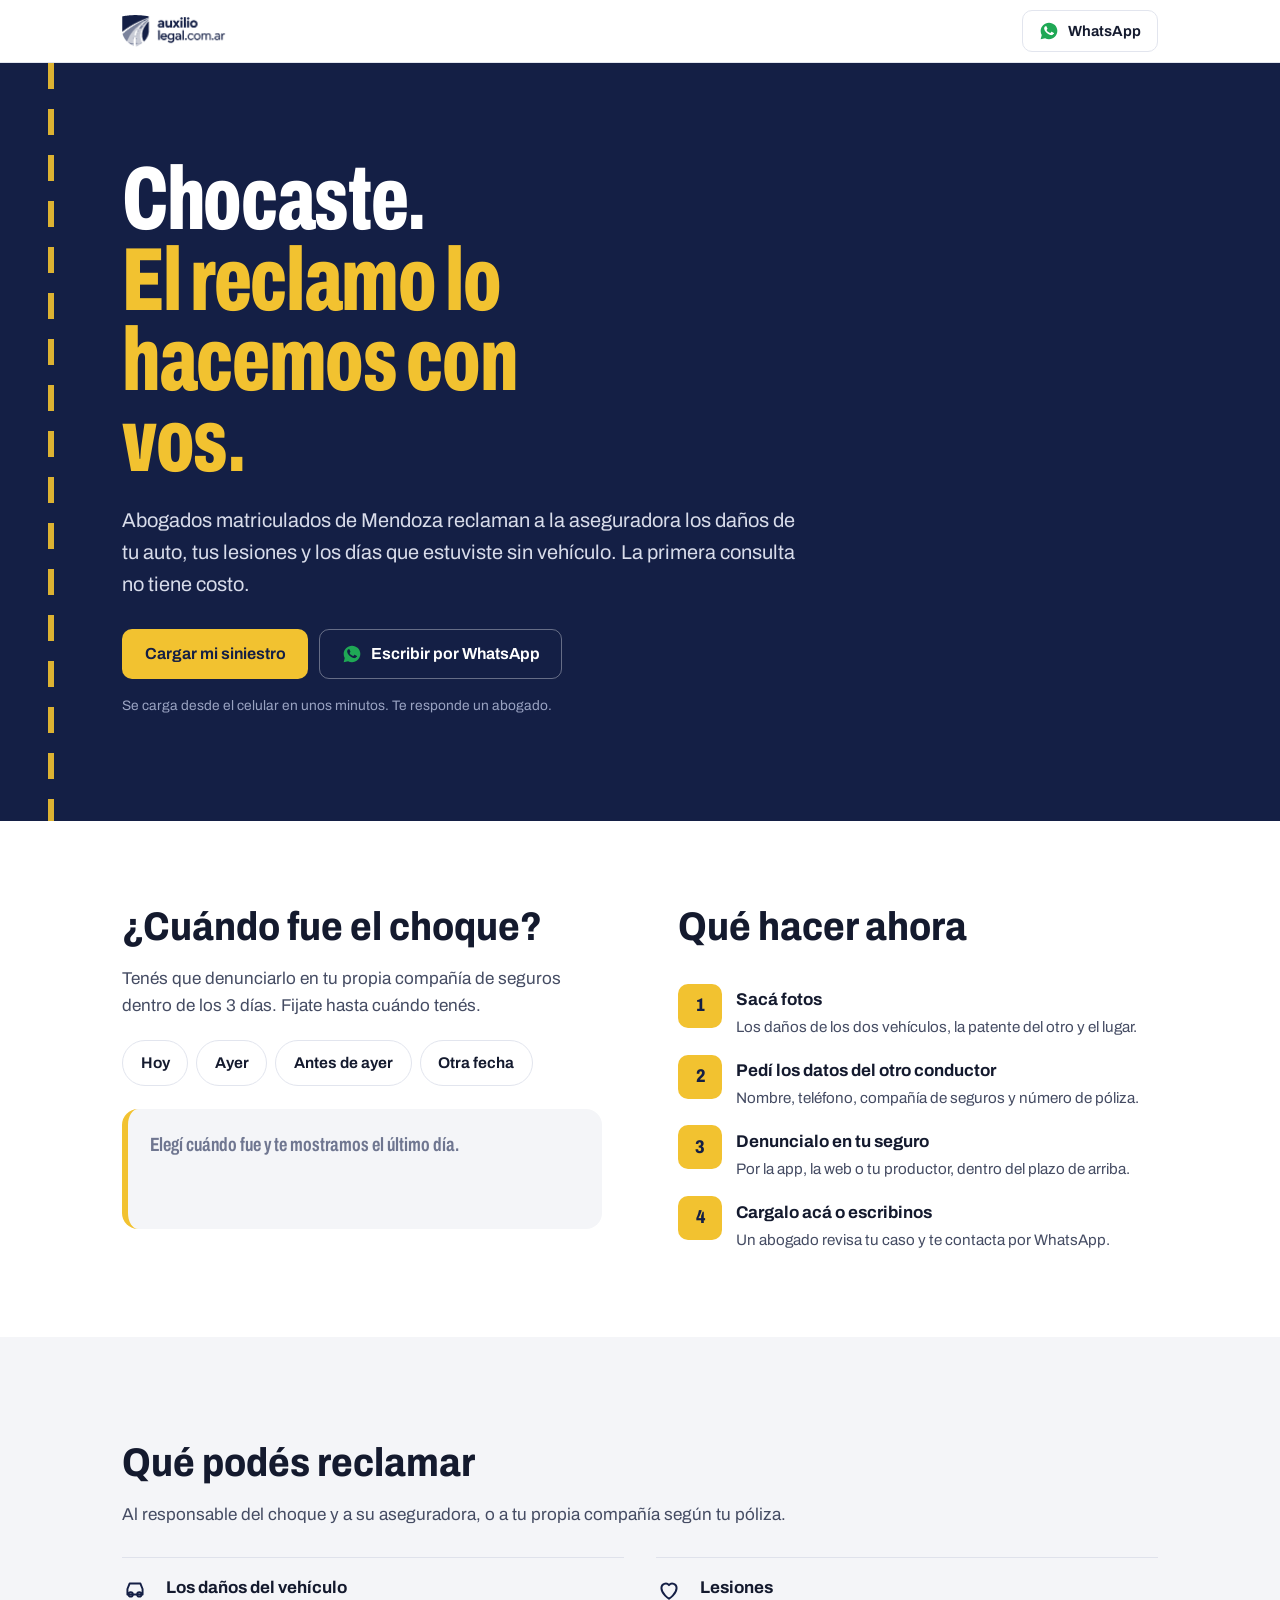
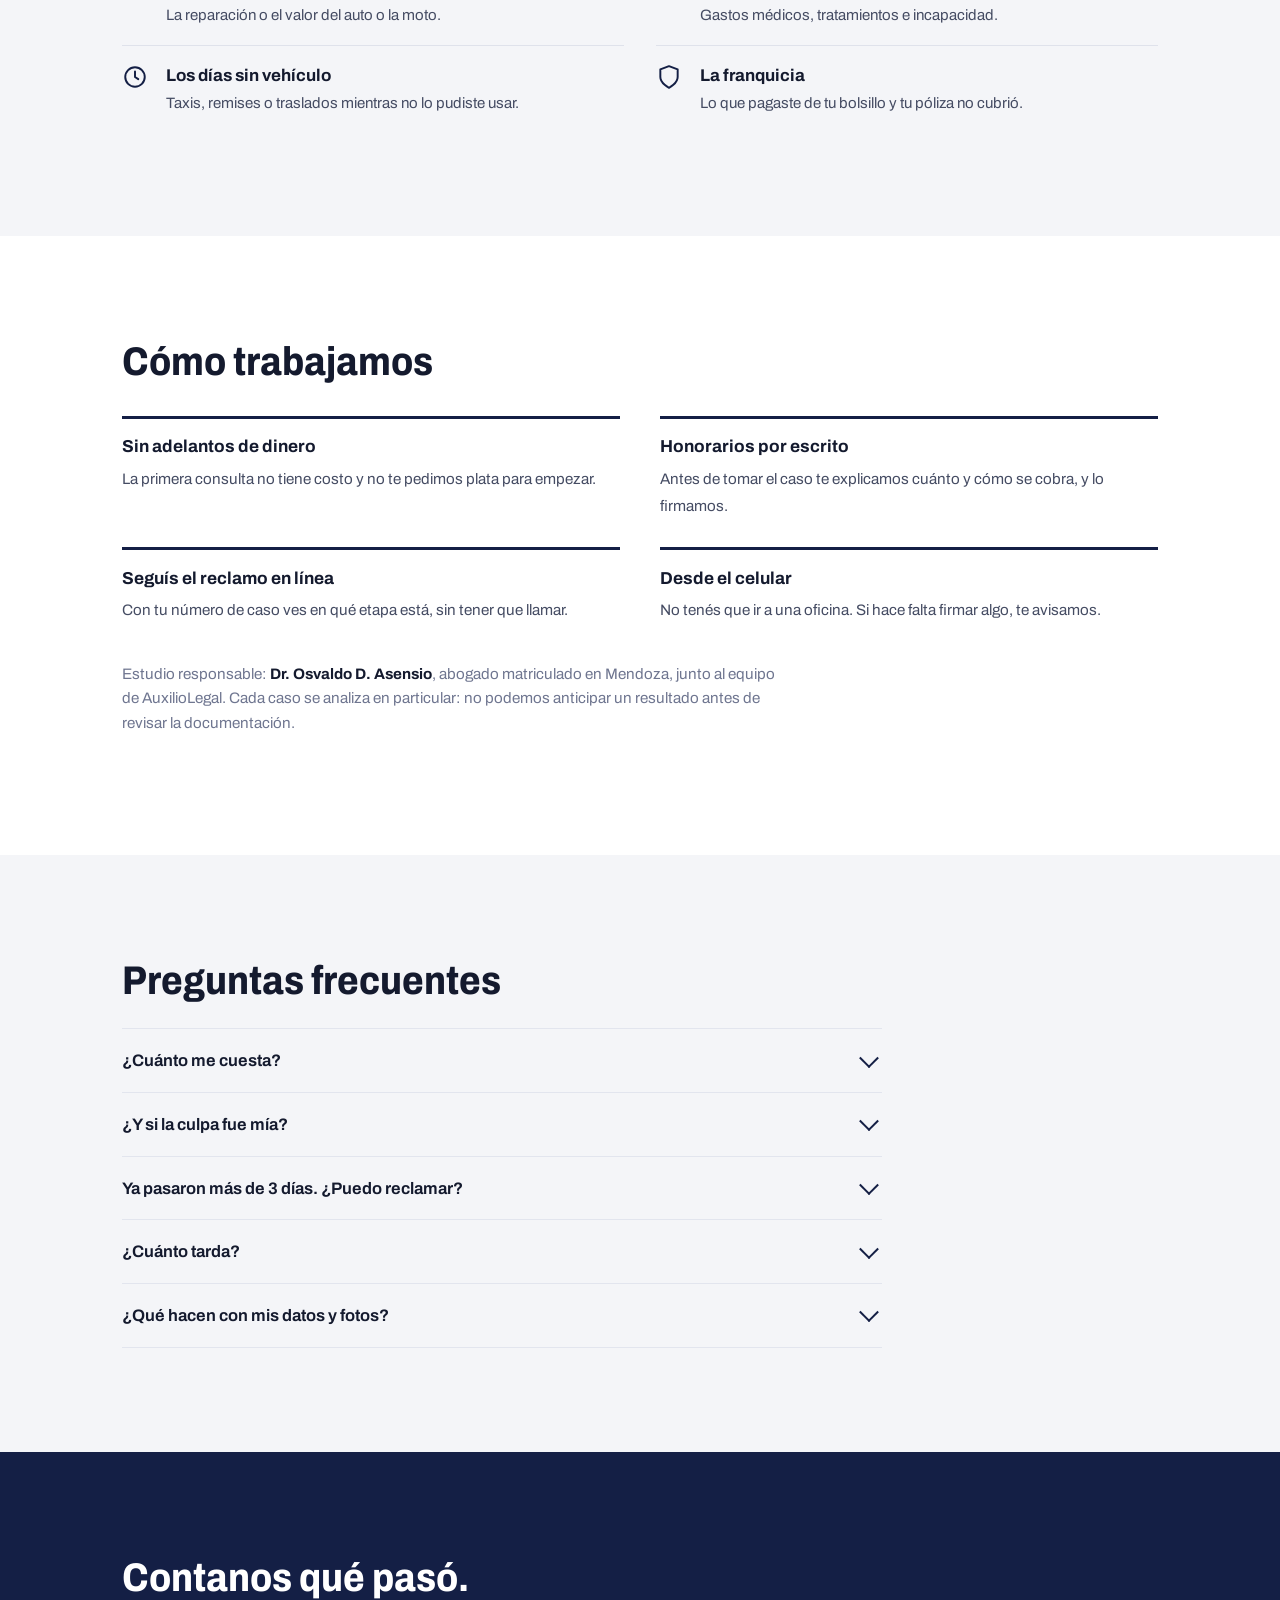
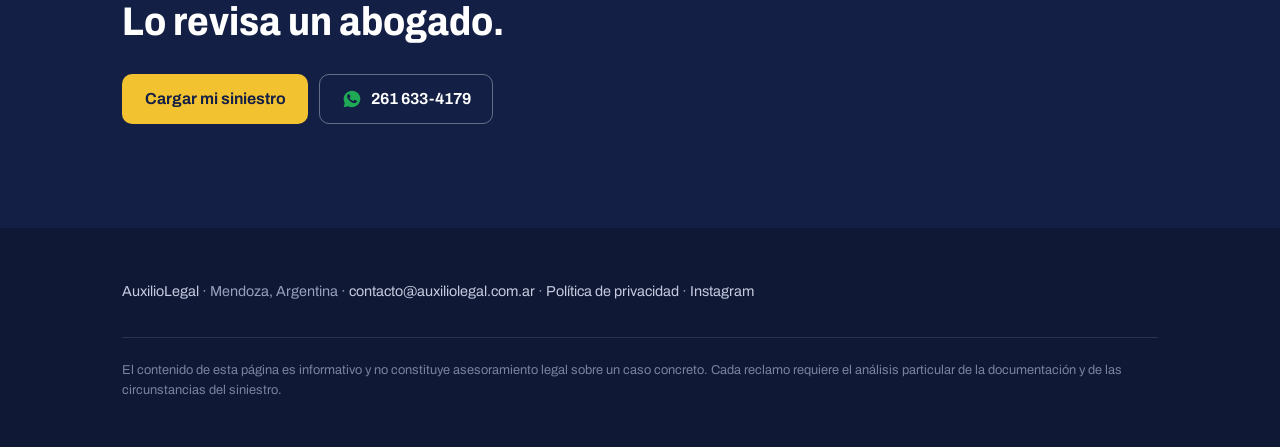
==== choque/index.html @ 7594c1c8 "Sitio AuxilioLegal: landing de campaña /choque y correcciones del QA Co-Authored-By: Claude Opus 5.5" ====
<!DOCTYPE html>
<html lang="es-AR">
<head>
<meta charset="utf-8">
<meta name="viewport" content="width=device-width, initial-scale=1, viewport-fit=cover">
<title>¿Chocaste? Reclamá con abogados — AuxilioLegal Mendoza</title>
<meta name="description" content="Abogados matriculados de Mendoza reclaman a la aseguradora los daños de tu auto, tus lesiones y los días sin vehículo. Cargá tu siniestro desde el celular. Primera consulta sin costo.">
<link rel="canonical" href="https://auxiliolegal.com.ar/choque">
<link rel="icon" type="image/png" href="/assets/favicon.png">
<meta name="theme-color" content="#141f45">
<meta property="og:title" content="¿Chocaste? El reclamo lo hacemos con vos.">
<meta property="og:description" content="Abogados de Mendoza reclaman a la aseguradora por tu auto, tus lesiones y los días sin vehículo. Primera consulta sin costo.">
<meta property="og:type" content="website">
<meta property="og:locale" content="es_AR">
<meta property="og:url" content="https://auxiliolegal.com.ar/choque">
<meta property="og:image" content="https://auxiliolegal.com.ar/assets/og-choque.png">
<meta property="og:image:width" content="1200">
<meta property="og:image:height" content="630">
<meta name="twitter:card" content="summary_large_image">
<link rel="preconnect" href="https://fonts.googleapis.com">
<link rel="preconnect" href="https://fonts.gstatic.com" crossorigin>
<link href="https://fonts.googleapis.com/css2?family=Archivo:wdth,wght@62..125,400..800&display=swap" rel="stylesheet">
<link rel="stylesheet" href="/assets/al.css">
<style>
body.lp{padding-bottom:84px}
@media(min-width:861px){body.lp{padding-bottom:0}}
.lp-top{position:sticky;top:0;z-index:50;background:#fff;border-bottom:1px solid var(--line)}
.lp-top .bar{height:62px}
.lp-top .brand img{height:32px}
.lp-top .btn{min-height:42px;padding:0 1rem;font-size:.92rem}

/* Hero: la ruta como protagonista */
.lp-hero{background:var(--navy);color:#cfd4e6;padding:clamp(40px,9vw,96px) 0 clamp(44px,8vw,88px);position:relative;overflow:hidden}
.lp-hero:before{content:"";position:absolute;top:0;bottom:0;left:clamp(10px,4vw,48px);width:6px;
  background:linear-gradient(var(--road) 0 56%,transparent 56% 100%) 0 0/6px 46px repeat-y;opacity:.9}
.lp-hero .wrap{position:relative;padding-left:clamp(40px,9vw,120px)}
.lp-hero h1{color:#fff;font-size:clamp(3rem,13vw,6.2rem);line-height:.9;letter-spacing:-.015em;font-variation-settings:"wdth" 64;font-weight:800;max-width:10ch}
.lp-hero h1 span{display:block;color:var(--road)}
.lp-hero .lead{font-size:clamp(1.06rem,2.4vw,1.25rem);color:#d8dcea;max-width:34em;margin:1.4rem 0 0}
.lp-hero .actions{margin-top:1.8rem}
.lp-hero .btn-wa{background:transparent;color:#fff;border-color:rgba(255,255,255,.35)}
.lp-hero .btn-wa:hover{border-color:#fff}
.lp-hero .fine{color:#9aa3c2;margin-top:1rem;font-size:.86rem}
@media(min-width:861px){.lp-hero .wrap{padding-left:22px}.lp-hero h1{max-width:13ch;font-size:clamp(4.6rem,7vw,6.4rem)}}

/* Plazo: el momento interactivo */
.plazo{padding:clamp(44px,8vw,84px) 0;background:#fff}
.plazo h2{max-width:none}
.chips{display:flex;flex-wrap:wrap;gap:8px;margin:1.3rem 0 0}
.chip{min-height:46px;padding:0 1.1rem;border-radius:999px;border:1.5px solid var(--line);background:#fff;font:inherit;font-weight:650;font-size:.97rem;color:var(--ink);cursor:pointer}
.chip[aria-pressed=true]{background:var(--navy);border-color:var(--navy);color:#fff}
.chip:hover{border-color:var(--navy)}
.otra{display:none;margin-top:.8rem;max-width:260px}
.otra.on{display:block}
.res{margin-top:1.4rem;border-radius:16px;padding:22px 22px 20px;background:var(--fog);border-left:6px solid var(--road);min-height:120px}
.res .k{font-size:.92rem;color:var(--muted);margin:0}
.res .d{display:block;font-size:clamp(1.9rem,7vw,2.8rem);line-height:1.02;font-weight:800;color:var(--ink);font-variation-settings:"wdth" 70;margin:.25rem 0 .5rem}
.res p{margin:0 0 .6rem;color:var(--body)}
.res .ley{font-size:.82rem;color:var(--muted);margin:0}
.res.vencido{border-left-color:#d97706;background:#fff8eb}
.res.vencido .d{color:#8a3b00}
.res.vacio .d{font-size:1.2rem;font-weight:650;color:var(--muted)}

.pasos{list-style:none;counter-reset:p;margin:2.2rem 0 0;padding:0;display:grid;gap:14px}
.pasos li{counter-increment:p;display:grid;grid-template-columns:44px 1fr;gap:14px;align-items:start}
.pasos li:before{content:counter(p);display:flex;align-items:center;justify-content:center;width:44px;height:44px;border-radius:10px;background:var(--road);color:var(--navy);font-weight:800;font-size:1.15rem;font-variation-settings:"wdth" 80}
.pasos b{display:block;color:var(--ink);margin-top:.15rem}
.pasos span{font-size:.95rem}
@media(min-width:861px){.plazo .split{grid-template-columns:1fr 1fr}}

/* Qué reclamamos */
.que{background:var(--fog)}
.que ul{list-style:none;margin:1.8rem 0 0;padding:0;display:grid;grid-template-columns:1fr 1fr;gap:0 32px}
@media(max-width:640px){.que ul{grid-template-columns:1fr}}
.que li{display:grid;grid-template-columns:32px 1fr;gap:12px;padding:16px 0;border-top:1px solid #dfe2eb}
.que li .ic{color:var(--navy);margin-top:2px}
.que b{color:var(--ink);display:block}
.que span{font-size:.94rem}

/* Condiciones */
.cond{display:grid;grid-template-columns:repeat(2,1fr);gap:28px 40px;margin-top:2rem}
@media(max-width:640px){.cond{grid-template-columns:1fr;gap:20px}}
.cond div{border-top:3px solid var(--navy);padding-top:.9rem}
.cond b{display:block;color:var(--ink);font-size:1.08rem;margin-bottom:.25rem}
.cond span{font-size:.95rem}
.resp{margin-top:2.4rem;font-size:.95rem;color:var(--muted);max-width:44em}
.resp b{color:var(--ink)}

/* Preguntas */
.faq{max-width:760px;margin-top:1.6rem}
.faq details{border-top:1px solid var(--line)}
.faq details:last-child{border-bottom:1px solid var(--line)}
.faq summary{cursor:pointer;list-style:none;padding:18px 36px 18px 0;font-weight:650;color:var(--ink);position:relative;font-size:1.04rem}
.faq summary::-webkit-details-marker{display:none}
.faq summary:after{content:"";position:absolute;right:6px;top:50%;width:12px;height:12px;border-right:2.5px solid var(--navy);border-bottom:2.5px solid var(--navy);transform:translateY(-70%) rotate(45deg);transition:transform .2s}
.faq details[open] summary:after{transform:translateY(-30%) rotate(-135deg)}
.faq details p{margin:0 0 18px;max-width:40em}

.cierre{background:var(--navy);color:#cfd4e6;text-align:left}
.cierre h2{color:#fff;max-width:18ch}
.cierre .btn-wa{background:transparent;color:#fff;border-color:rgba(255,255,255,.35)}

/* Barra fija en el celular */
.dock{position:fixed;left:0;right:0;bottom:0;z-index:70;background:#fff;border-top:1px solid var(--line);
  padding:10px 14px calc(10px + env(safe-area-inset-bottom));display:flex;gap:10px;box-shadow:0 -10px 24px -16px rgba(20,31,69,.35)}
.dock .btn{min-height:52px}
.dock .btn-road{flex:1}
.dock .btn-wa{width:56px;padding:0}
.dock .btn-wa svg{width:26px;height:26px;flex-basis:26px}
@media(min-width:861px){.dock{display:none}}
</style>
</head>
<body class="lp">

<header class="lp-top">
  <div class="wrap bar">
    <a class="brand" href="/" aria-label="AuxilioLegal — inicio"><img src="/assets/logo.png" alt="AuxilioLegal" width="440" height="130"></a>
    <a class="btn btn-wa" data-wa href="https://wa.me/5492616334179?text=Hola%2C%20tuve%20un%20choque%20y%20quiero%20hacer%20una%20consulta." target="_blank" rel="noopener"><svg viewBox="0 0 24 24" aria-hidden="true"><path d="M12 2C6.5 2 2 6.5 2 12c0 1.8.5 3.4 1.3 4.9L2 22l5.3-1.4c1.4.8 3 1.2 4.7 1.2 5.5 0 10-4.5 10-10S17.5 2 12 2zm5.2 13.6c-.2.6-1.3 1.2-1.8 1.3-.5.1-1 .1-1.7-.1-.4-.1-.9-.3-1.6-.6-2.8-1.2-4.6-4-4.8-4.2-.1-.2-1.1-1.5-1.1-2.9s.7-2.1 1-2.4c.3-.3.6-.4.8-.4h.6c.2 0 .4 0 .6.5.2.6.8 2 .9 2.1.1.1.1.3 0 .5-.1.2-.2.3-.3.5l-.5.5c-.1.1-.3.3-.1.6.2.3.7 1.2 1.6 2 1.1 1 2 1.3 2.3 1.4.3.1.5.1.6-.1.2-.2.7-.9.9-1.2.2-.3.4-.2.7-.1.3.1 1.7.8 2 1 .3.1.5.2.6.3.1.2.1.7-.1 1.3z"/></svg>WhatsApp</a>
  </div>
</header>

<main>
<section class="lp-hero">
  <div class="wrap">
    <h1>Chocaste. <span>El reclamo lo hacemos con vos.</span></h1>
    <p class="lead">Abogados matriculados de Mendoza reclaman a la aseguradora los daños de tu auto, tus lesiones y los días que estuviste sin vehículo. La primera consulta no tiene costo.</p>
    <div class="actions">
      <a class="btn btn-road" data-cargar href="/s">Cargar mi siniestro</a>
      <a class="btn btn-wa" data-wa href="https://wa.me/5492616334179?text=Hola%2C%20tuve%20un%20choque%20y%20quiero%20hacer%20una%20consulta." target="_blank" rel="noopener"><svg viewBox="0 0 24 24" aria-hidden="true"><path d="M12 2C6.5 2 2 6.5 2 12c0 1.8.5 3.4 1.3 4.9L2 22l5.3-1.4c1.4.8 3 1.2 4.7 1.2 5.5 0 10-4.5 10-10S17.5 2 12 2zm5.2 13.6c-.2.6-1.3 1.2-1.8 1.3-.5.1-1 .1-1.7-.1-.4-.1-.9-.3-1.6-.6-2.8-1.2-4.6-4-4.8-4.2-.1-.2-1.1-1.5-1.1-2.9s.7-2.1 1-2.4c.3-.3.6-.4.8-.4h.6c.2 0 .4 0 .6.5.2.6.8 2 .9 2.1.1.1.1.3 0 .5-.1.2-.2.3-.3.5l-.5.5c-.1.1-.3.3-.1.6.2.3.7 1.2 1.6 2 1.1 1 2 1.3 2.3 1.4.3.1.5.1.6-.1.2-.2.7-.9.9-1.2.2-.3.4-.2.7-.1.3.1 1.7.8 2 1 .3.1.5.2.6.3.1.2.1.7-.1 1.3z"/></svg>Escribir por WhatsApp</a>
    </div>
    <p class="fine">Se carga desde el celular en unos minutos. Te responde un abogado.</p>
  </div>
</section>

<section class="plazo" id="plazo">
  <div class="wrap split">
    <div>
      <h2>¿Cuándo fue el choque?</h2>
      <p class="sub">Tenés que denunciarlo en tu propia compañía de seguros dentro de los 3 días. Fijate hasta cuándo tenés.</p>
      <div class="chips" role="group" aria-label="Fecha del choque">
        <button class="chip" type="button" data-d="0" aria-pressed="false">Hoy</button>
        <button class="chip" type="button" data-d="1" aria-pressed="false">Ayer</button>
        <button class="chip" type="button" data-d="2" aria-pressed="false">Antes de ayer</button>
        <button class="chip" type="button" data-d="x" aria-pressed="false">Otra fecha</button>
      </div>
      <div class="otra" id="otra"><label for="fecha">Fecha del choque</label><input id="fecha" type="date"></div>
      <div class="res vacio" id="res" aria-live="polite">
        <span class="d">Elegí cuándo fue y te mostramos el último día.</span>
      </div>
    </div>
    <div>
      <h2>Qué hacer ahora</h2>
      <ol class="pasos">
        <li><div><b>Sacá fotos</b><span>Los daños de los dos vehículos, la patente del otro y el lugar.</span></div></li>
        <li><div><b>Pedí los datos del otro conductor</b><span>Nombre, teléfono, compañía de seguros y número de póliza.</span></div></li>
        <li><div><b>Denuncialo en tu seguro</b><span>Por la app, la web o tu productor, dentro del plazo de arriba.</span></div></li>
        <li><div><b>Cargalo acá o escribinos</b><span>Un abogado revisa tu caso y te contacta por WhatsApp.</span></div></li>
      </ol>
    </div>
  </div>
</section>

<section class="que">
  <div class="wrap">
    <h2>Qué podés reclamar</h2>
    <p class="sub">Al responsable del choque y a su aseguradora, o a tu propia compañía según tu póliza.</p>
    <ul>
      <li><svg class="ic" viewBox="0 0 24 24" aria-hidden="true"><path d="M5 17h14v-5l-2-5H7l-2 5z"/><circle cx="8" cy="17" r="2"/><circle cx="16" cy="17" r="2"/></svg><div><b>Los daños del vehículo</b><span>La reparación o el valor del auto o la moto.</span></div></li>
      <li><svg class="ic" viewBox="0 0 24 24" aria-hidden="true"><path d="M12 21s-7-4.5-7-10a4 4 0 0 1 7-2.6A4 4 0 0 1 19 11c0 5.5-7 10-7 10z"/></svg><div><b>Lesiones</b><span>Gastos médicos, tratamientos e incapacidad.</span></div></li>
      <li><svg class="ic" viewBox="0 0 24 24" aria-hidden="true"><circle cx="12" cy="12" r="9"/><path d="M12 7v5l3 2"/></svg><div><b>Los días sin vehículo</b><span>Taxis, remises o traslados mientras no lo pudiste usar.</span></div></li>
      <li><svg class="ic" viewBox="0 0 24 24" aria-hidden="true"><path d="M12 22s8-4 8-10V5l-8-3-8 3v7c0 6 8 10 8 10z"/></svg><div><b>La franquicia</b><span>Lo que pagaste de tu bolsillo y tu póliza no cubrió.</span></div></li>
    </ul>
  </div>
</section>

<section>
  <div class="wrap">
    <h2>Cómo trabajamos</h2>
    <div class="cond">
      <div><b>Sin adelantos de dinero</b><span>La primera consulta no tiene costo y no te pedimos plata para empezar.</span></div>
      <div><b>Honorarios por escrito</b><span>Antes de tomar el caso te explicamos cuánto y cómo se cobra, y lo firmamos.</span></div>
      <div><b>Seguís el reclamo en línea</b><span>Con tu número de caso ves en qué etapa está, sin tener que llamar.</span></div>
      <div><b>Desde el celular</b><span>No tenés que ir a una oficina. Si hace falta firmar algo, te avisamos.</span></div>
    </div>
    <p class="resp">Estudio responsable: <b>Dr. Osvaldo D. Asensio</b>, abogado matriculado en Mendoza, junto al equipo de AuxilioLegal. Cada caso se analiza en particular: no podemos anticipar un resultado antes de revisar la documentación.</p>
  </div>
</section>

<section class="tint">
  <div class="wrap">
    <h2>Preguntas frecuentes</h2>
    <div class="faq">
      <details><summary>¿Cuánto me cuesta?</summary><p>La primera consulta no tiene costo. Si tomamos tu caso, los honorarios se acuerdan por escrito antes de empezar y no te pedimos adelantos.</p></details>
      <details><summary>¿Y si la culpa fue mía?</summary><p>Consultanos igual. Puede haber responsabilidad compartida, y tu propia compañía tiene obligaciones con vos según la póliza que contrataste.</p></details>
      <details><summary>Ya pasaron más de 3 días. ¿Puedo reclamar?</summary><p>Sí. Los 3 días son para avisarle a tu propio seguro; si se te pasaron, hacé la denuncia igual y contanos por qué. El reclamo contra el responsable del choque tiene un plazo mucho más largo.</p></details>
      <details><summary>¿Cuánto tarda?</summary><p>Depende del caso y de la aseguradora. Primero intentamos resolverlo sin juicio. Cuando revisemos tu documentación te damos un estimado concreto.</p></details>
      <details><summary>¿Qué hacen con mis datos y fotos?</summary><p>Los usamos solo para evaluar y llevar tu reclamo. Las fotos se guardan en un espacio privado al que acceden solo los abogados del caso. Más detalles en la <a href="/privacidad">política de privacidad</a>.</p></details>
    </div>
  </div>
</section>

<section class="cierre">
  <div class="wrap">
    <h2>Contanos qué pasó. Lo revisa un abogado.</h2>
    <div class="actions">
      <a class="btn btn-road" data-cargar href="/s">Cargar mi siniestro</a>
      <a class="btn btn-wa" data-wa href="https://wa.me/5492616334179?text=Hola%2C%20tuve%20un%20choque%20y%20quiero%20hacer%20una%20consulta." target="_blank" rel="noopener"><svg viewBox="0 0 24 24" aria-hidden="true"><path d="M12 2C6.5 2 2 6.5 2 12c0 1.8.5 3.4 1.3 4.9L2 22l5.3-1.4c1.4.8 3 1.2 4.7 1.2 5.5 0 10-4.5 10-10S17.5 2 12 2zm5.2 13.6c-.2.6-1.3 1.2-1.8 1.3-.5.1-1 .1-1.7-.1-.4-.1-.9-.3-1.6-.6-2.8-1.2-4.6-4-4.8-4.2-.1-.2-1.1-1.5-1.1-2.9s.7-2.1 1-2.4c.3-.3.6-.4.8-.4h.6c.2 0 .4 0 .6.5.2.6.8 2 .9 2.1.1.1.1.3 0 .5-.1.2-.2.3-.3.5l-.5.5c-.1.1-.3.3-.1.6.2.3.7 1.2 1.6 2 1.1 1 2 1.3 2.3 1.4.3.1.5.1.6-.1.2-.2.7-.9.9-1.2.2-.3.4-.2.7-.1.3.1 1.7.8 2 1 .3.1.5.2.6.3.1.2.1.7-.1 1.3z"/></svg>261 633-4179</a>
    </div>
  </div>
</section>
</main>

<footer>
  <div class="wrap">
    <p><a href="/">AuxilioLegal</a> · Mendoza, Argentina · <a href="mailto:contacto@auxiliolegal.com.ar">contacto@auxiliolegal.com.ar</a> · <a href="/privacidad">Política de privacidad</a> · <a href="https://www.instagram.com/auxiliolegal.ar/" target="_blank" rel="noopener">Instagram</a></p>
    <p class="legal">El contenido de esta página es informativo y no constituye asesoramiento legal sobre un caso concreto. Cada reclamo requiere el análisis particular de la documentación y de las circunstancias del siniestro.</p>
  </div>
</footer>

<div class="dock">
  <a class="btn btn-road" data-cargar href="/s">Cargar mi siniestro</a>
  <a class="btn btn-wa" data-wa href="https://wa.me/5492616334179?text=Hola%2C%20tuve%20un%20choque%20y%20quiero%20hacer%20una%20consulta." target="_blank" rel="noopener" aria-label="Escribir por WhatsApp"><svg viewBox="0 0 24 24" aria-hidden="true"><path d="M12 2C6.5 2 2 6.5 2 12c0 1.8.5 3.4 1.3 4.9L2 22l5.3-1.4c1.4.8 3 1.2 4.7 1.2 5.5 0 10-4.5 10-10S17.5 2 12 2zm5.2 13.6c-.2.6-1.3 1.2-1.8 1.3-.5.1-1 .1-1.7-.1-.4-.1-.9-.3-1.6-.6-2.8-1.2-4.6-4-4.8-4.2-.1-.2-1.1-1.5-1.1-2.9s.7-2.1 1-2.4c.3-.3.6-.4.8-.4h.6c.2 0 .4 0 .6.5.2.6.8 2 .9 2.1.1.1.1.3 0 .5-.1.2-.2.3-.3.5l-.5.5c-.1.1-.3.3-.1.6.2.3.7 1.2 1.6 2 1.1 1 2 1.3 2.3 1.4.3.1.5.1.6-.1.2-.2.7-.9.9-1.2.2-.3.4-.2.7-.1.3.1 1.7.8 2 1 .3.1.5.2.6.3.1.2.1.7-.1 1.3z"/></svg></a>
</div>

<script>
(function(){
  /* Origen de campaña: se pasa a /s para medir de dónde llegan los casos */
  var q=new URLSearchParams(location.search), src=(q.get("utm_source")||q.get("o")||"landing"), cmp=q.get("utm_campaign")||"";
  var o=(src+(cmp?"-"+cmp:"")).toLowerCase().replace(/[^a-z0-9_-]/g,"").slice(0,40)||"landing";
  [].forEach.call(document.querySelectorAll("[data-cargar]"),function(a){ a.href="/s?o="+encodeURIComponent(o); });

  /* Plazo de denuncia: art. 46 Ley 17.418 (3 días) contado como art. 6 CCyC: vence a las 24 h del tercer día */
  var DIAS=["domingo","lunes","martes","miércoles","jueves","viernes","sábado"], MES=["enero","febrero","marzo","abril","mayo","junio","julio","agosto","septiembre","octubre","noviembre","diciembre"];
  function hoyMza(){ return new Date(Date.now()-3*36e5).toISOString().slice(0,10); }   /* Argentina: UTC-3 sin horario de verano */
  function suma(iso,n){ var d=new Date(iso+"T12:00:00Z"); d.setUTCDate(d.getUTCDate()+n); return d.toISOString().slice(0,10); }
  function larga(iso){ var d=new Date(iso+"T12:00:00Z"); return DIAS[d.getUTCDay()]+" "+d.getUTCDate()+" de "+MES[d.getUTCMonth()]; }
  function dif(a,b){ return Math.round((new Date(b+"T12:00:00Z")-new Date(a+"T12:00:00Z"))/864e5); }
  var res=document.getElementById("res"), otra=document.getElementById("otra"), fecha=document.getElementById("fecha");
  fecha.max=hoyMza();
  function pinta(iso){
    var hoy=hoyMza();
    if(!iso){ res.className="res vacio"; res.innerHTML='<span class="d">Elegí cuándo fue y te mostramos el último día.</span>'; return; }
    if(iso>hoy){ res.className="res vacio"; res.innerHTML='<span class="d">Elegí una fecha que ya pasó.</span>'; return; }
    var fin=suma(iso,3), quedan=dif(hoy,fin), ley='<p class="ley">Ley de Seguros 17.418, art. 46: 3 días desde que conocés el siniestro. Si la demora no es tu culpa, se puede justificar.</p>';
    if(dif(iso,hoy)>3*365){ res.className="res vencido"; res.innerHTML='<p class="k">Pasaron más de 3 años</p><span class="d">El reclamo podría estar prescripto.</span><p>Contanos igual y revisamos tu caso.</p>'; return; }
    if(quedan>=0){
      res.className="res";
      res.innerHTML='<p class="k">Para denunciarlo en tu seguro tenés hasta el</p><span class="d"></span><p></p>'+ley;
      res.querySelector(".d").textContent=larga(fin);
      res.querySelector("p:not(.k):not(.ley)").textContent= "Hasta las 23:59. "+(quedan===0 ? "Es hoy: hacé la denuncia en tu seguro lo antes posible." : (quedan===1?"Te queda 1 día más además de hoy.":"Te quedan "+quedan+" días más además de hoy."))+" Después cargá tu siniestro acá.";
    } else {
      res.className="res vencido";
      res.innerHTML='<p class="k">El plazo para avisarle a tu seguro venció el</p><span class="d"></span><p>Hacé la denuncia igual hoy y contanos. El reclamo al responsable del choque tiene otro plazo, mucho más largo.</p>'+ley;
      res.querySelector(".d").textContent=larga(fin);
    }
  }
  [].forEach.call(document.querySelectorAll(".chip"),function(b){
    b.addEventListener("click",function(){
      [].forEach.call(document.querySelectorAll(".chip"),function(x){ x.setAttribute("aria-pressed",x===b?"true":"false"); });
      if(b.dataset.d==="x"){ otra.classList.add("on"); fecha.focus(); pinta(fecha.value); }
      else { otra.classList.remove("on"); pinta(suma(hoyMza(),-(+b.dataset.d))); }
    });
  });
  fecha.addEventListener("change",function(){ pinta(fecha.value); });
})();
</script>
</body>
</html>
---- assets/al.css ----
:root{
  --navy:#141f45; --navy-2:#1e2c5e; --ink:#141a2e; --body:#454c63; --muted:#6f7690;
  --line:#e2e5ee; --fog:#f4f5f8; --road:#f2c230; --wa:#1fa855; --steel:#6f7690;
  --maxw:1080px;
}
*{box-sizing:border-box}
html{scroll-behavior:smooth;scroll-padding-top:84px}
body{margin:0;background:#fff;color:var(--body);
  font-family:'Archivo',system-ui,-apple-system,'Segoe UI',Roboto,Arial,sans-serif;
  font-size:17px;line-height:1.6;font-variation-settings:"wdth" 100;-webkit-font-smoothing:antialiased}
img{max-width:100%;display:block}
a{color:var(--navy-2);text-decoration:none}
h1,h2,h3{color:var(--ink);margin:0;font-weight:750}
h1{font-size:clamp(2.4rem,7vw,4.6rem);line-height:.98;letter-spacing:-.02em;font-stretch:78%;font-variation-settings:"wdth" 78;max-width:13ch}
@media(min-width:861px){h1{max-width:15ch}}
h2{font-size:clamp(1.65rem,3.6vw,2.5rem);line-height:1.1;letter-spacing:0;font-variation-settings:"wdth" 88;max-width:22ch}
h3{font-size:1.06rem;line-height:1.3}
p{margin:0 0 1rem}
.wrap{max-width:var(--maxw);margin:0 auto;padding:0 22px}
:focus-visible{outline:3px solid var(--road);outline-offset:2px;border-radius:4px}

/* Botones */
.btn{display:inline-flex;align-items:center;justify-content:center;gap:.55rem;min-height:50px;
  padding:0 1.35rem;border-radius:10px;font:inherit;font-weight:650;font-size:1rem;line-height:1;
  border:1.5px solid transparent;cursor:pointer;transition:background .15s,border-color .15s;white-space:nowrap}
.btn svg{width:20px;height:20px;flex:0 0 20px;fill:currentColor}
.btn-primary{background:var(--navy);color:#fff}
.btn-primary:hover{background:var(--navy-2)}
.btn-wa{background:#fff;color:var(--ink);border-color:var(--line)}
.btn-wa svg{fill:var(--wa)}
.btn-wa:hover{border-color:var(--wa)}
.btn-light{background:#fff;color:var(--navy)}
.btn-light:hover{background:#e7e9f1}
.btn-outline-light{color:#fff;border-color:rgba(255,255,255,.4)}
.btn-outline-light:hover{border-color:#fff}
.actions{display:flex;flex-wrap:wrap;gap:.7rem;margin-top:1.9rem}
@media(max-width:560px){.actions .btn{flex:1 1 100%}}

/* Header */
.top{position:sticky;top:0;z-index:50;background:rgba(255,255,255,.95);backdrop-filter:blur(8px);border-bottom:1px solid var(--line)}
.bar{display:flex;align-items:center;gap:1.5rem;height:70px}
.brand{margin-right:auto}
.brand img{height:36px;width:auto}
.nav-links{display:flex;gap:1.7rem;list-style:none;margin:0;padding:0}
.nav-links a{font-size:.95rem;font-weight:550;color:var(--body)}
.nav-links a:hover{color:var(--navy)}
.bar-cta{min-height:42px;padding:0 1.05rem;font-size:.93rem}
.nav-toggle{display:none;width:44px;height:44px;border:1.5px solid var(--line);border-radius:10px;background:#fff;cursor:pointer;padding:0;align-items:center;justify-content:center}
.nav-toggle span,.nav-toggle span:before,.nav-toggle span:after{display:block;width:19px;height:2px;background:var(--navy);position:relative}
.nav-toggle span:before,.nav-toggle span:after{content:"";position:absolute;left:0}
.nav-toggle span:before{top:-6px}.nav-toggle span:after{top:6px}
@media(max-width:860px){
  .bar-cta{display:none}
  .nav-toggle{display:inline-flex}
  .nav-links{position:absolute;top:70px;left:0;right:0;display:none;flex-direction:column;gap:0;background:#fff;
    padding:6px 22px 16px;border-bottom:1px solid var(--line);box-shadow:0 18px 30px -18px rgba(20,31,69,.25)}
  .nav-links.open{display:flex}
  .nav-links a{display:block;padding:.85rem 0;border-bottom:1px solid var(--line);font-size:1.02rem}
  .nav-links li:last-child a{border-bottom:0}
}

/* Hero */
.hero{padding:clamp(56px,11vw,120px) 0 clamp(52px,8vw,96px);border-bottom:1px solid var(--line);
  background:linear-gradient(90deg,var(--road) 0 38px,transparent 38px 64px) left bottom/64px 5px repeat-x}
.hero .lead{font-size:clamp(1.08rem,2vw,1.28rem);max-width:36em;margin-top:1.5rem;color:var(--body)}
.note{display:flex;flex-wrap:wrap;gap:.35rem 1.4rem;margin:1.3rem 0 0;font-size:.9rem;color:var(--muted)}
.aside-link{display:inline-block;margin-top:2.2rem;font-weight:650;color:var(--navy);border-bottom:2px solid var(--road);padding-bottom:2px}

/* Secciones */
section{padding:clamp(56px,9vw,104px) 0}
.tint{background:var(--fog)}
.sub{font-size:1.07rem;max-width:40em;margin-top:1rem}
.split{display:grid;grid-template-columns:1.15fr .85fr;gap:clamp(32px,6vw,80px);align-items:start}
@media(max-width:860px){.split{grid-template-columns:1fr}}

.checks{list-style:none;padding:0;margin:1.8rem 0 0}
.checks li{position:relative;padding-left:1.7rem;margin-bottom:1rem}
.checks li:before{content:"";position:absolute;left:0;top:.62em;width:.8rem;height:3px;background:var(--road)}
.checks b{color:var(--ink);font-weight:650}

.need{border-top:3px solid var(--navy);padding-top:1.4rem}
.need ul{padding-left:1.1rem;margin:1rem 0 1.2rem}
.need li{margin-bottom:.45rem}
.need li::marker{color:var(--muted)}
.need p{font-size:.93rem;color:var(--muted)}

/* Recorrido */
.road{list-style:none;margin:2.8rem 0 0;padding:0;display:grid;grid-template-columns:repeat(3,1fr);gap:2.4rem 2.2rem;position:relative}
.road li{display:grid;grid-template-columns:auto 1fr;gap:1rem;align-items:start}
.km{display:inline-flex;align-items:center;justify-content:center;width:40px;height:40px;border-radius:8px;background:var(--navy);color:#fff;
  font-weight:750;font-variation-settings:"wdth" 80;font-size:1.05rem;box-shadow:0 0 0 4px var(--fog)}
.road h3{margin:.45rem 0 .35rem}
.road p{font-size:.95rem;margin:0}
@media(max-width:860px){
  .road{grid-template-columns:1fr;gap:1.9rem;padding-left:0}
  .road:before{content:"";position:absolute;left:19px;top:20px;bottom:20px;width:3px;
    background:linear-gradient(var(--road) 0 60%,transparent 60% 100%) 0 0/3px 22px repeat-y}
  .road li{position:relative}
}
@media(min-width:861px){
  .road:before{content:"";position:absolute;left:20px;right:20px;top:20px;height:3px;
    background:linear-gradient(90deg,var(--road) 0 60%,transparent 60% 100%) 0 0/22px 3px repeat-x;display:none}
}

/* Productores */
.band{background:var(--navy);color:#c9cee0}
.band h2{color:#fff}
.band .sub{color:#c9cee0}
.band .checks{margin-top:0}
.band .checks li{color:#d8dcea}
.band .checks b{color:#fff}
@media(max-width:860px){.band .checks{margin-top:.5rem}}

/* Consorcio */
.areas{display:grid;grid-template-columns:repeat(3,1fr);gap:2rem;margin-top:2.6rem}
.areas>div{border-top:1px solid var(--line);padding-top:1.2rem}
.areas p{font-size:.95rem;margin:.5rem 0 0}
@media(max-width:860px){.areas{grid-template-columns:1fr;gap:1.4rem}}

/* Contacto */
#contacto .btn-wa{margin-top:1.8rem}
.mail{margin:1rem 0 0;font-weight:650}
.fine{font-size:.86rem;color:var(--muted);margin-top:1.4rem;max-width:32em}
.contact-box{background:#fff;border:1px solid var(--line);border-radius:14px;padding:clamp(22px,4vw,32px)}
.field{margin-bottom:1rem}
label{display:block;font-size:.84rem;font-weight:650;color:var(--ink);margin-bottom:.35rem}
input,textarea,select{width:100%;padding:.72rem .85rem;border:1px solid #d5d9e4;border-radius:9px;font:inherit;font-size:.97rem;color:var(--ink);background:#fff}
input:focus,textarea:focus,select:focus{outline:none;border-color:var(--navy-2);box-shadow:0 0 0 3px rgba(30,44,94,.12)}
textarea{min-height:110px;resize:vertical}
input[type=checkbox]{width:auto;padding:0;accent-color:var(--navy);transform:scale(1.15)}
label input[type=checkbox]+span{font-weight:400;line-height:1.5}
#al-submit{width:100%}

/* Footer */
footer{background:#0f1834;color:#98a0bc;padding:52px 0 30px;font-size:.9rem}
footer h4{color:#fff;font-size:.95rem;margin:0 0 .8rem;font-weight:650}
.foot-grid{display:grid;grid-template-columns:1.6fr 1fr 1fr;gap:34px}
@media(max-width:760px){.foot-grid{grid-template-columns:1fr;gap:26px}}
footer a{color:#c6cbdf}
footer a:hover{color:#fff}
.foot-links{list-style:none;padding:0;margin:0}
.foot-links li{margin-bottom:.45rem}
.legal{margin-top:34px;padding-top:22px;border-top:1px solid rgba(255,255,255,.12);font-size:.8rem;color:#7a82a1;line-height:1.6}
.foot-logo{background:#fff;border-radius:10px;padding:10px 14px;display:inline-block;margin-bottom:1rem}
.foot-logo img{height:30px}
.social{display:flex;gap:10px;margin:1rem 0 0;padding:0;list-style:none;flex-wrap:wrap}
.social a{display:inline-flex;align-items:center;gap:.45rem;border:1px solid rgba(255,255,255,.22);border-radius:999px;padding:.4rem .9rem;font-size:.84rem;font-weight:600;color:#dfe3f0}
.social svg{width:15px;height:15px}

/* WhatsApp flotante: solo ícono, discreto */
.wa-float{position:fixed;right:16px;bottom:16px;z-index:60;width:54px;height:54px;border-radius:50%;background:var(--wa);
  display:flex;align-items:center;justify-content:center;box-shadow:0 8px 22px rgba(15,110,55,.35)}
.wa-float svg{width:28px;height:28px;fill:#fff}
@media(prefers-reduced-motion:reduce){html{scroll-behavior:auto}}
/* Páginas internas */
.nav{display:flex;align-items:center;justify-content:space-between;gap:1rem;height:70px}
.btn-ghost{color:var(--navy);border-color:var(--line)}
.btn-ghost:hover{border-color:var(--navy)}
.doc{max-width:760px}
.doc h1{font-size:clamp(2rem,5vw,3rem);max-width:none}
.doc .upd{color:var(--muted);font-size:.9rem;margin-top:.6rem}
.doc h2{font-size:1.3rem;max-width:none;margin:2.2rem 0 .6rem}
/* Herramientas: nota del PAS y seguimiento */
.tool .sub{margin-bottom:2rem}
fieldset{border:0;padding:0;margin:0 0 1.6rem}
legend{font-weight:750;color:var(--ink);font-size:1.05rem;margin-bottom:.8rem;padding:0}
.row2{display:grid;grid-template-columns:1fr 1fr;gap:0 1rem}
@media(max-width:560px){.row2{grid-template-columns:1fr}}
.chk{display:flex;gap:.6rem;align-items:flex-start;font-size:.9rem;font-weight:400;color:var(--body);margin:0 0 1.2rem;cursor:pointer}
.chk input{margin-top:.3rem;flex:0 0 auto}
.chk span{font-weight:400}
#go{width:100%}
.msg{font-size:.9rem;margin:.9rem 0 0;min-height:1.2em;text-align:center}
.done h2{margin-bottom:.8rem}
.terms{margin-top:2.6rem;font-size:.88rem;color:var(--muted)}
.terms h2{font-size:1.05rem;margin:0 0 .6rem}
.stats{display:grid;grid-template-columns:repeat(3,1fr);gap:1rem;margin:0 0 1.6rem}
.stats div{border-top:3px solid var(--road);padding-top:.7rem}
.stats b{display:block;font-size:clamp(1.4rem,4vw,2rem);color:var(--ink);font-variation-settings:"wdth" 80;line-height:1.1}
.stats span{font-size:.82rem;color:var(--muted)}
.next{background:var(--fog);border-radius:12px;padding:1.1rem 1.2rem;margin-bottom:.5rem}
.next p{margin:.35rem 0 0}
.road.track{grid-template-columns:1fr;gap:1.4rem;margin-top:2.2rem}
.road.track:before{content:"";position:absolute;left:19px;top:20px;bottom:20px;width:3px;display:block;
  background:linear-gradient(var(--road) 0 60%,transparent 60% 100%) 0 0/3px 22px repeat-y}
.road.track li{position:relative;opacity:.45}
.road.track li.ok,.road.track li.now{opacity:1}
.road.track li.ok .km{background:#1d7a4c;box-shadow:0 0 0 4px #fff}
.road.track li.now .km{background:var(--road);color:var(--ink);box-shadow:0 0 0 4px #fff,0 0 0 7px rgba(242,194,48,.35)}
.road.track .km{box-shadow:0 0 0 4px #fff}
/* ===== v3: portada gráfica y herramientas ===== */
.ic{width:26px;height:26px;fill:none;stroke:currentColor;stroke-width:1.8;stroke-linecap:round;stroke-linejoin:round}
.tile{display:inline-flex;align-items:center;justify-content:center;width:54px;height:54px;border-radius:14px;background:var(--road);color:var(--navy)}
.tile .ic{width:28px;height:28px}
.t-light{background:#fff6d6;color:var(--navy)}
.btn-road{background:var(--road);color:var(--navy)}
.btn-road:hover{background:#ffd54f}
.full{width:100%}
.hero2{background:linear-gradient(90deg,var(--road) 0 38px,transparent 38px 64px) left bottom/64px 5px repeat-x,
  radial-gradient(700px 380px at 85% 30%,#eef1f8 0%,rgba(255,255,255,0) 70%)}
.hero-grid2{display:grid;grid-template-columns:1.1fr .9fr;gap:48px;align-items:center}
@media(max-width:860px){.hero-grid2{grid-template-columns:1fr;gap:36px}.phone{width:260px;transform:none}.phone-in{min-height:0}}
.phone{justify-self:center;width:290px;border-radius:38px;background:var(--navy);padding:12px;box-shadow:0 30px 60px -25px rgba(20,31,69,.55);transform:rotate(2deg)}
.phone-in{background:#fff;border-radius:28px;padding:26px 20px 22px;min-height:470px;font-size:.85rem}
.ph-top b{display:block;font-size:1.35rem;color:var(--ink);font-variation-settings:"wdth" 82}
.ph-top span{color:var(--muted)}
.ph-stats{display:grid;grid-template-columns:1fr 1fr;gap:10px;margin:16px 0}
.ph-stats div{border-top:3px solid var(--road);padding-top:6px}
.ph-stats b{display:block;font-size:1.25rem;color:var(--ink)}
.ph-stats span{font-size:.72rem;color:var(--muted)}
.ph-road{list-style:none;margin:0;padding:0 0 0 4px;position:relative}
.ph-road:before{content:"";position:absolute;left:11px;top:10px;bottom:10px;width:2px;background:linear-gradient(var(--road) 0 60%,transparent 60%) 0 0/2px 12px repeat-y}
.ph-road li{position:relative;padding:7px 0 7px 30px;color:#9aa0b4}
.ph-road li:before{content:"";position:absolute;left:2px;top:8px;width:18px;height:18px;border-radius:6px;background:#d9dce6;box-shadow:0 0 0 3px #fff}
.ph-road li.ok{color:var(--ink)} .ph-road li.ok:before{background:#1d7a4c}
.ph-road li.now{color:var(--ink);font-weight:700} .ph-road li.now:before{background:var(--road)}
.ph-next{margin-top:14px;background:var(--fog);border-radius:12px;padding:10px 12px;color:var(--body)}
.tools-band h2{max-width:none}
.tools{display:grid;grid-template-columns:repeat(3,1fr);gap:20px;margin-top:2.4rem}
@media(max-width:900px){.tools{grid-template-columns:1fr}}
.tool-card{background:#fff;color:var(--body);border-radius:18px;padding:26px 24px;display:flex;flex-direction:column;gap:.8rem}
.tool-card h3{font-size:1.25rem;font-variation-settings:"wdth" 88}
.tool-card p{margin:0;font-size:.97rem;flex:1}
.tool-card .btn{align-self:flex-start;margin-top:.4rem}
.flow{list-style:none;padding:0;margin:2.6rem 0 0;display:grid;grid-template-columns:repeat(3,1fr);gap:28px;position:relative}
.flow:before{content:"";position:absolute;top:27px;left:12%;right:12%;height:3px;background:linear-gradient(90deg,var(--road) 0 60%,transparent 60%) 0 0/22px 3px repeat-x;z-index:0}
.flow li{position:relative;z-index:1}
.flow .tile{box-shadow:0 0 0 8px #fff}
.flow h3{margin:1rem 0 .35rem;font-size:1.15rem}
.flow p{margin:0;font-size:.97rem}
@media(max-width:760px){.flow{grid-template-columns:1fr;gap:22px}.flow:before{display:none}
  .flow li{display:grid;grid-template-columns:auto 1fr;gap:0 16px}.flow .tile{grid-row:span 2}.flow h3{margin:.2rem 0 .2rem}}
.tiles{display:grid;grid-template-columns:1fr 1fr;gap:14px}
.tiles div{background:#fff;border-radius:16px;padding:18px;display:flex;flex-direction:column;gap:.3rem}
.tiles .ic{color:var(--navy);margin-bottom:.3rem}
.tiles b{color:var(--ink)} .tiles span{font-size:.9rem;color:var(--muted)}
/* Herramientas (páginas internas) */
body.app{background:var(--fog)}
body.app header{background:#fff;border-bottom:1px solid var(--line)}
.wiz-top{margin-bottom:1.4rem}
.step-lab{font-size:.88rem;font-weight:650;color:var(--navy)}
.bar-track{height:6px;background:var(--fog);border-radius:9px;margin-top:.5rem;overflow:hidden}
.bar-fill{height:100%;width:0;background:var(--road);border-radius:9px;transition:width .25s}
.wiz .step{min-height:120px}
.wiz-nav{display:flex;justify-content:space-between;gap:.8rem;margin-top:.6rem}
.wiz-nav .btn{flex:1}
.seg{display:grid;grid-template-columns:1fr 1fr;gap:10px;margin-bottom:1.2rem}
.seg label{margin:0;cursor:pointer;position:relative}
.seg input{position:absolute;opacity:0;pointer-events:none;width:1px;height:1px;left:0;top:0}
.seg span{display:block;border:1.5px solid var(--line);border-radius:12px;padding:12px 14px;font-weight:400;font-size:.85rem;color:var(--muted);height:100%}
.seg b{display:block;color:var(--ink);font-size:.98rem;margin-bottom:.15rem}
.seg input:checked+span{border-color:var(--navy);box-shadow:0 0 0 3px rgba(20,31,69,.1);background:#fbfcff}
.seg input:focus-visible+span{outline:3px solid var(--road)}
@media(max-width:480px){.seg{grid-template-columns:1fr}}
.files{display:grid;grid-template-columns:1fr 1fr;gap:10px;margin-bottom:1.2rem}
@media(max-width:420px){.files{grid-template-columns:1fr}}
.file{position:relative;display:flex;flex-direction:column;gap:.15rem;border:1.5px dashed #c7ccda;border-radius:12px;padding:14px;margin:0;cursor:pointer;background:#fff}
.file input{position:absolute;inset:0;opacity:0;cursor:pointer;width:100%}
.file-ic{width:28px;height:28px;border-radius:8px;background:var(--fog);display:flex;align-items:center;justify-content:center;font-size:1.2rem;color:var(--navy);margin-bottom:.3rem}
.file b{font-size:.9rem;color:var(--ink)} .file em{font-style:normal;font-size:.8rem;color:var(--muted);font-weight:400}
.file.has{border-style:solid;border-color:#1d7a4c;background:#f3faf6}
.file.has .file-ic{background:#1d7a4c;color:#fff}
.file:focus-within{outline:3px solid var(--road)}
.hint{font-size:.9rem;color:var(--muted);margin-top:0}
.warn{background:#fff6d6;border-radius:10px;padding:10px 12px;font-size:.9rem;color:#6b5200}
.pasban{display:inline-flex;gap:.4rem;align-items:center;background:#fff;border:1px solid var(--line);border-radius:999px;padding:.4rem .9rem;margin-bottom:1rem;font-size:.9rem}
.pasban span{color:var(--muted)} .pasban b{color:var(--ink)}
.linkbox{display:flex;gap:.5rem;margin:1rem 0}
.linkbox input{flex:1;font-size:.9rem;background:var(--fog)}
.cross{margin-top:1.6rem;padding-top:1.2rem;border-top:1px solid var(--line);font-size:.93rem}

/* v4: home con foco en quien chocó */
.tools4{grid-template-columns:repeat(2,1fr)}
@media(max-width:900px){.tools4{grid-template-columns:1fr}}
.hero2 .lead b{color:var(--ink)}
.pro-link{display:inline-block;margin-top:1.4rem;font-size:.95rem;color:var(--muted)}
.pro-link a{font-weight:650;color:var(--navy);border-bottom:2px solid var(--road)}
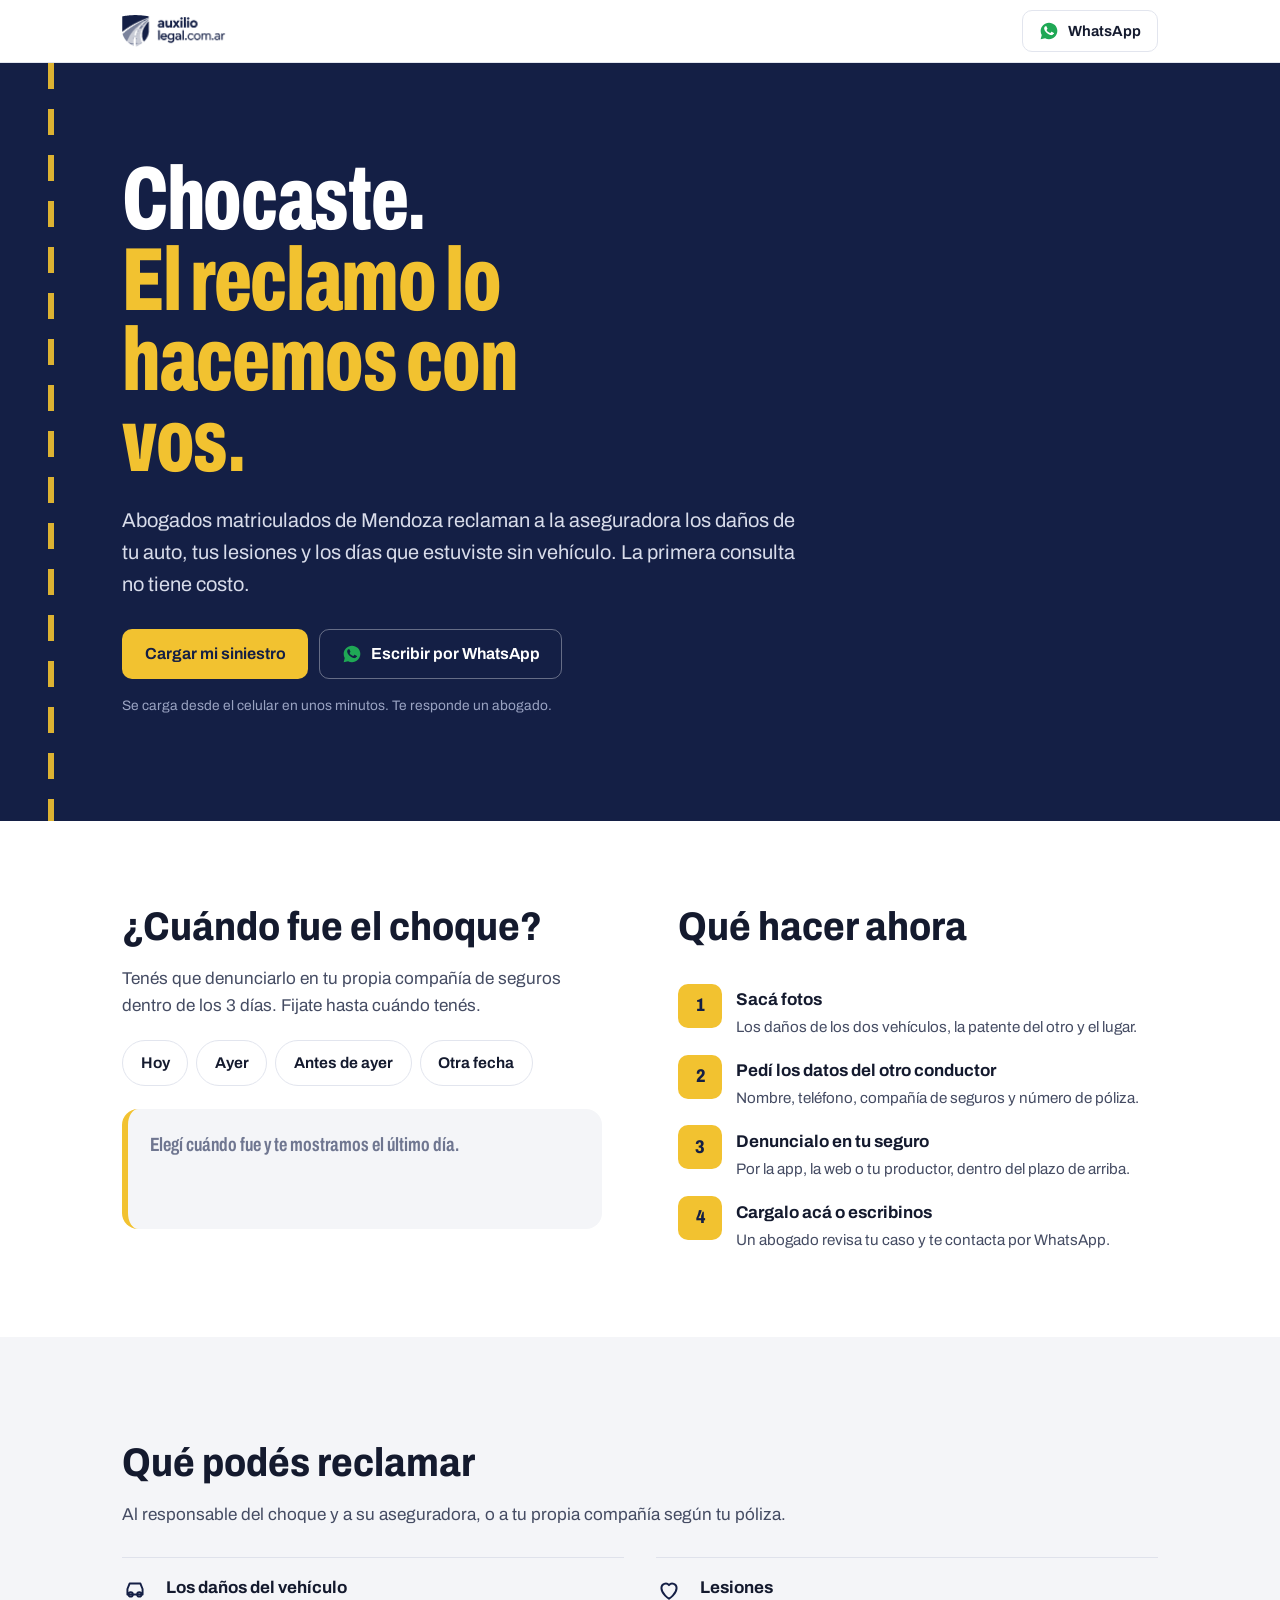
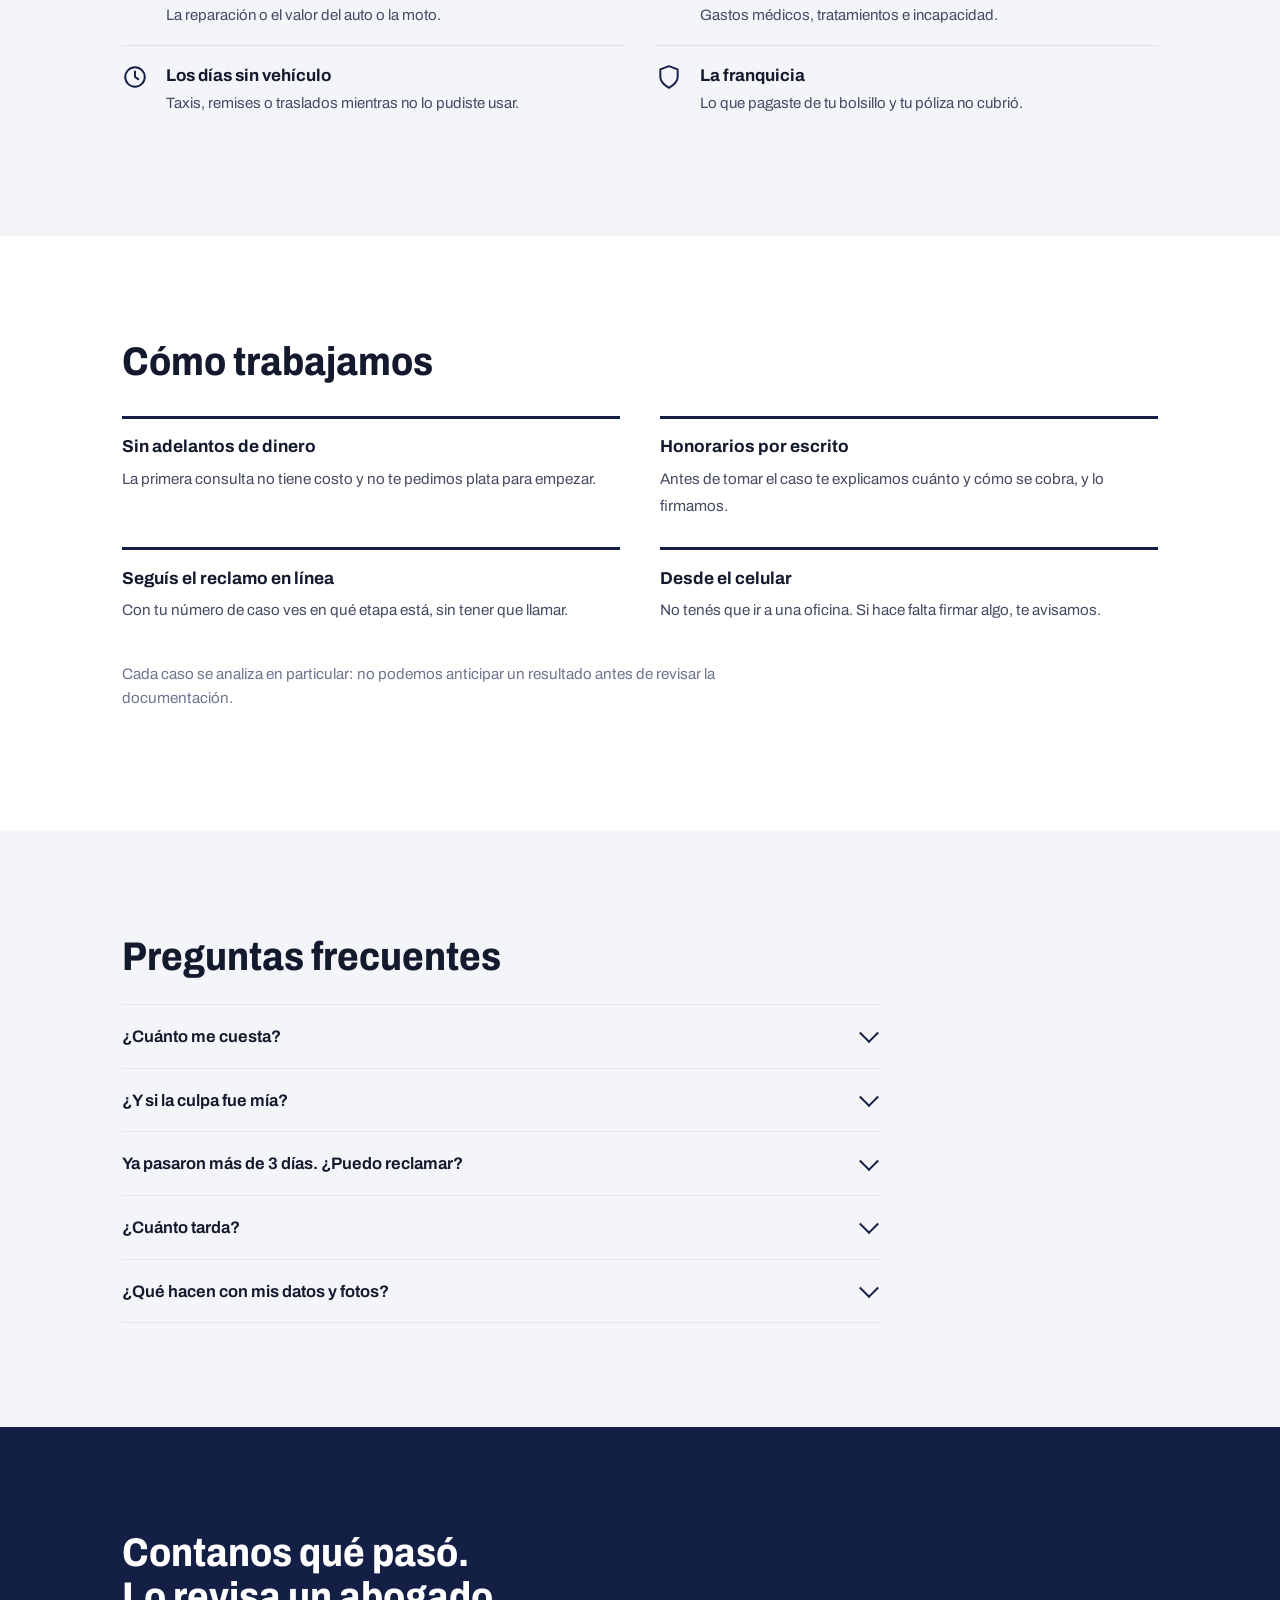
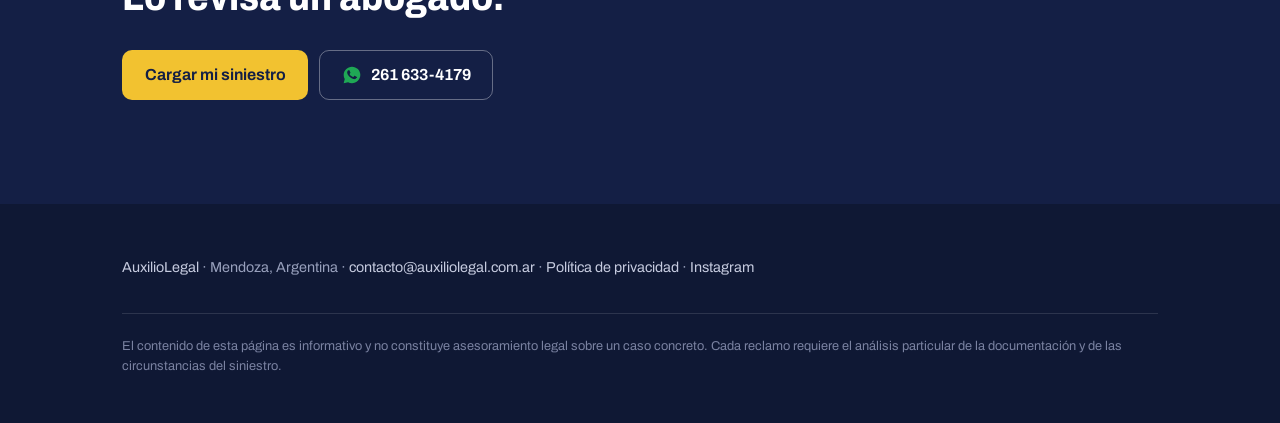
==== commit 27ef152b: "Quitar abogado responsable nombrado del sitio Co-Authored-By: Claude Opus 5.5 <noreply@anthropic.com" ====
--- a/choque/index.html
+++ b/choque/index.html
@@ -182,7 +182,7 @@
       <div><b>Seguís el reclamo en línea</b><span>Con tu número de caso ves en qué etapa está, sin tener que llamar.</span></div>
       <div><b>Desde el celular</b><span>No tenés que ir a una oficina. Si hace falta firmar algo, te avisamos.</span></div>
     </div>
-    <p class="resp">Estudio responsable: <b>Dr. Osvaldo D. Asensio</b>, abogado matriculado en Mendoza, junto al equipo de AuxilioLegal. Cada caso se analiza en particular: no podemos anticipar un resultado antes de revisar la documentación.</p>
+    <p class="resp">Cada caso se analiza en particular: no podemos anticipar un resultado antes de revisar la documentación.</p>
   </div>
 </section>
 
